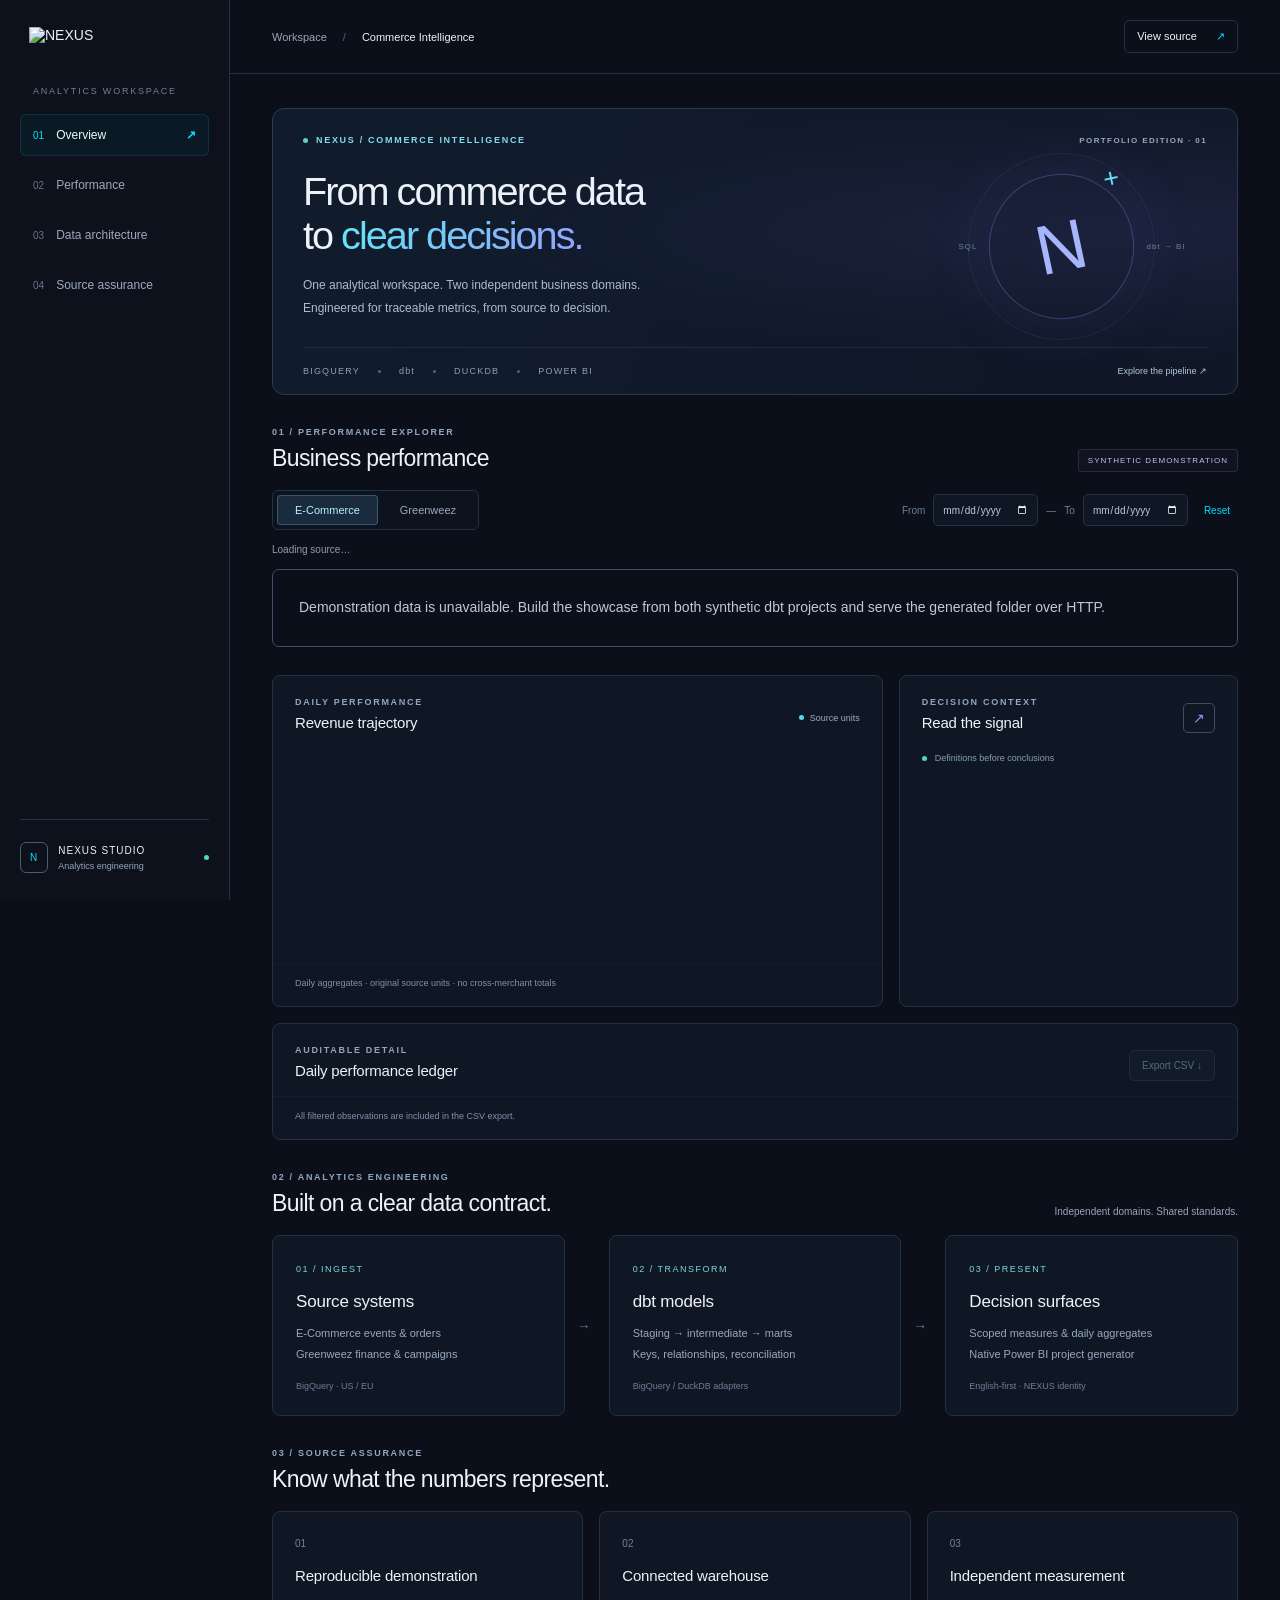
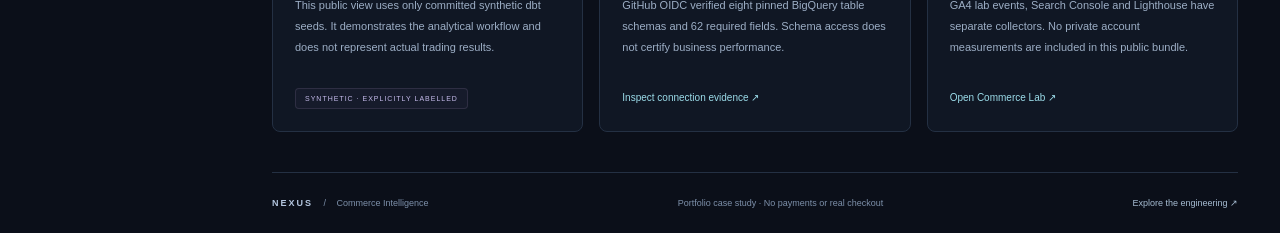
==== showcase/index.html @ 743209a2 "feat: deliver reproducible Nexus commerce analytics case study" ====
<!doctype html>
<html lang="en">
<head>
  <meta charset="utf-8"><meta name="viewport" content="width=device-width,initial-scale=1">
  <meta name="theme-color" content="#0b0f19">
  <meta name="description" content="NEXUS Commerce Intelligence: an end-to-end analytics engineering portfolio combining E-Commerce, Greenweez finance and measurement contracts.">
  <title>NEXUS | Commerce Intelligence</title>
  <link rel="icon" href="./favicon.svg"><link rel="stylesheet" href="./styles.css">
  <script type="module" src="./app.mjs"></script>
</head>
<body>
<a class="skip" href="#main">Skip to analytics</a>
<aside class="sidebar">
  <a class="brand" href="#overview" aria-label="NEXUS home"><img src="./nexus-logo.png" width="174" height="52" alt="NEXUS"></a>
  <div class="workspace-label">ANALYTICS WORKSPACE</div>
  <nav aria-label="Workspace"><a class="active" href="#overview"><span>01</span> Overview <b>↗</b></a><a href="#explorer"><span>02</span> Performance</a><a href="#architecture"><span>03</span> Data architecture</a><a href="#evidence"><span>04</span> Source assurance</a></nav>
  <div class="sidebar-bottom"><div class="monogram">N</div><div>NEXUS STUDIO<small>Analytics engineering</small></div><span class="signal"></span></div>
</aside>
<div class="workspace">
  <header class="topbar"><div><span class="muted">Workspace</span><span class="slash">/</span>Commerce Intelligence</div><a href="https://github.com/senanurcetin/nexus-commerce-intelligence" target="_blank" rel="noopener">View source <span>↗</span></a></header>
  <main id="main">
    <section class="hero" id="overview"><div class="eyebrow"><span class="signal"></span> NEXUS / COMMERCE INTELLIGENCE <span class="edition">PORTFOLIO EDITION · 01</span></div><div class="hero-grid"><div><h1>From commerce data<br>to <em>clear decisions.</em></h1><p>One analytical workspace. Two independent business domains.<br>Engineered for traceable metrics, from source to decision.</p></div><div class="hero-mark" aria-hidden="true"><span>SQL</span><div class="orbit">N<span>+</span></div><span>dbt → BI</span></div></div><div class="hero-footer"><span>BIGQUERY</span><i></i><span>dbt</span><i></i><span>DUCKDB</span><i></i><span>POWER BI</span><a href="#architecture">Explore the pipeline ↗</a></div></section>
    <div class="section-heading" id="explorer"><div><p class="eyebrow">01 / PERFORMANCE EXPLORER</p><h2>Business performance</h2></div><span class="demo-tag">SYNTHETIC DEMONSTRATION</span></div>
    <div class="controls"><div class="source-switch" role="group" aria-label="Business domain"><button data-source="ecommerce" aria-pressed="true">E-Commerce</button><button data-source="greenweez" aria-pressed="false">Greenweez</button></div><div class="date-range"><label>From <input type="date" id="start"></label><span>—</span><label>To <input type="date" id="end"></label><button class="reset" id="reset">Reset</button></div></div>
    <div class="source-context"><span id="source-label">Loading source…</span><span id="period"></span></div>
    <div id="status" role="status" aria-live="polite">Loading validated demonstration data…</div>
    <div id="metrics" class="metrics"></div>
    <div class="charts"><section class="panel trend-panel"><div class="panel-head"><div><p class="eyebrow">DAILY PERFORMANCE</p><h3 id="trend-title">Revenue trajectory</h3></div><span class="legend"><i></i> Source units</span></div><div id="chart" class="chart"></div><div class="chart-caption">Daily aggregates · original source units · no cross-merchant totals</div></section><section class="panel insight-panel"><div class="panel-head"><div><p class="eyebrow">DECISION CONTEXT</p><h3>Read the signal</h3></div><span class="context-icon">↗</span></div><div id="insights"></div><div class="insight-footer"><span class="signal"></span> Definitions before conclusions</div></section></div>
    <section class="panel ledger"><div class="panel-head"><div><p class="eyebrow">AUDITABLE DETAIL</p><h3>Daily performance ledger</h3></div><button id="download" class="download">Export CSV ↓</button></div><div class="table-scroll" tabindex="0" aria-label="Daily data table"><table id="ledger"></table></div><div class="chart-caption">All filtered observations are included in the CSV export.</div></section>
    <section id="architecture"><div class="section-heading"><div><p class="eyebrow">02 / ANALYTICS ENGINEERING</p><h2>Built on a clear data contract.</h2></div><span class="muted">Independent domains. Shared standards.</span></div><div class="pipeline"><article><span class="step">01 / INGEST</span><h3>Source systems</h3><p>E-Commerce events & orders<br>Greenweez finance & campaigns</p><small>BigQuery · US / EU</small></article><span class="pipe-arrow">→</span><article><span class="step">02 / TRANSFORM</span><h3>dbt models</h3><p>Staging → intermediate → marts<br>Keys, relationships, reconciliation</p><small>BigQuery / DuckDB adapters</small></article><span class="pipe-arrow">→</span><article><span class="step">03 / PRESENT</span><h3>Decision surfaces</h3><p>Scoped measures & daily aggregates<br>Native Power BI project generator</p><small>English-first · NEXUS identity</small></article></div></section>
    <section id="evidence"><div class="section-heading"><div><p class="eyebrow">03 / SOURCE ASSURANCE</p><h2>Know what the numbers represent.</h2></div></div><div class="assurance-grid"><article class="panel"><span class="evidence-number">01</span><h3>Reproducible demonstration</h3><p>This public view uses only committed synthetic dbt seeds. It demonstrates the analytical workflow and does not represent actual trading results.</p><span class="evidence-tag">SYNTHETIC · EXPLICITLY LABELLED</span></article><article class="panel"><span class="evidence-number">02</span><h3>Connected warehouse</h3><p>GitHub OIDC verified eight pinned BigQuery table schemas and 62 required fields. Schema access does not certify business performance.</p><a href="https://github.com/senanurcetin/nexus-commerce-intelligence/actions/runs/39071051381" target="_blank" rel="noopener">Inspect connection evidence ↗</a></article><article class="panel"><span class="evidence-number">03</span><h3>Independent measurement</h3><p>GA4 lab events, Search Console and Lighthouse have separate collectors. No private account measurements are included in this public bundle.</p><a href="https://nexus-commerce-lab.vercel.app/" target="_blank" rel="noopener">Open Commerce Lab ↗</a></article></div></section>
    <footer><div><strong>NEXUS</strong> <span>/</span> Commerce Intelligence</div><span>Portfolio case study · No payments or real checkout</span><a href="https://github.com/senanurcetin/nexus-commerce-intelligence">Explore the engineering ↗</a></footer>
  </main>
</div>
</body></html>
---- showcase/styles.css ----
:root{color-scheme:dark;--bg:#0b0f19;--surface:#101724;--line:#243043;--text:#edf2f8;--muted:#96a5ba;--cyan:#00e0ff;--purple:#8f9bff;font-family:Inter,"Segoe UI",Arial,sans-serif}*{box-sizing:border-box}html{scroll-behavior:smooth;scroll-padding-top:24px}body{margin:0;background:var(--bg);color:var(--text);font-size:14px}a{color:inherit;text-decoration:none}button,input{font:inherit}button{cursor:pointer}a:focus-visible,button:focus-visible,input:focus-visible,.table-scroll:focus-visible{outline:2px solid var(--cyan);outline-offset:4px}.skip{position:fixed;top:-100px;left:20px;background:var(--cyan);color:#07121c;padding:12px;z-index:100}.skip:focus{top:10px}.sidebar{width:230px;position:fixed;inset:0 auto 0 0;background:#0c111c;border-right:1px solid var(--line);padding:27px 20px;display:flex;flex-direction:column}.brand{display:block;margin:0 9px 43px}.brand img{width:174px;height:auto}.workspace-label{font-size:9px;letter-spacing:1.8px;color:#718096;margin:0 13px 18px}.sidebar nav{display:grid;gap:8px}.sidebar nav a{display:flex;align-items:center;gap:12px;color:#9daabe;padding:13px 12px;border:1px solid transparent;border-radius:6px;font-size:12px}.sidebar nav a span{color:#64738a;font-size:10px}.sidebar nav a.active{background:#00e0ff0a;border-color:#00e0ff21;color:#e6faff}.sidebar nav a.active span,.sidebar nav a b{color:var(--cyan)}.sidebar nav a b{margin-left:auto}.sidebar nav a:hover{background:#ffffff06}.sidebar-bottom{margin-top:auto;border-top:1px solid var(--line);padding-top:22px;display:flex;align-items:center;gap:10px;font-size:10px;letter-spacing:1px}.sidebar-bottom small{display:block;font-size:9px;color:var(--muted);margin-top:5px;letter-spacing:0}.monogram{border:1px solid #416074;border-radius:6px;padding:9px;color:var(--cyan)}.sidebar-bottom .signal{margin-left:auto}.workspace{margin-left:230px}.topbar{height:74px;border-bottom:1px solid var(--line);display:flex;align-items:center;justify-content:space-between;padding:0 42px;font-size:11px}.topbar a{padding:9px 12px;border:1px solid var(--line);border-radius:5px}.topbar a span{margin-left:16px;color:var(--cyan)}.muted{color:var(--muted)}.slash{color:#536076;margin:0 16px}main{max-width:1530px;margin:auto;padding:34px 42px 0}.hero{border:1px solid #2a3a51;border-radius:12px;background:radial-gradient(ellipse at 89% 43%,#534b9a2e,transparent 55%),linear-gradient(115deg,#101c2c,#101727);padding:26px 30px 0;overflow:hidden}.eyebrow{font-size:9px;font-weight:600;letter-spacing:1.7px;color:#91a6c0;margin:0;display:flex;align-items:center;gap:8px}.hero>.eyebrow{color:#80dceb}.signal{display:inline-block;width:5px;height:5px;border-radius:50%;background:#54d6bd;flex-shrink:0}.edition{color:#9aa7bf;margin-left:auto;font-size:8px;letter-spacing:1.4px}.hero-grid{display:grid;grid-template-columns:1fr 270px;align-items:center}h1{font-size:clamp(30px,3.1vw,52px);font-weight:540;line-height:1.12;letter-spacing:-2px;margin:24px 0 16px}h1 em{font-style:normal;background:linear-gradient(95deg,#64e4f5,#95a3ff);background-clip:text;-webkit-background-clip:text;color:transparent}.hero p{color:#aebcd0;line-height:1.9;font-size:12px;margin:0 0 28px}.hero-mark{display:flex;align-items:center;justify-content:center;gap:12px;color:#71829e;font-size:8px;letter-spacing:1px}.orbit{border:1px solid #8f9bff4a;outline:1px solid #8f9bff15;outline-offset:20px;border-radius:50%;width:145px;height:145px;display:flex;align-items:center;justify-content:center;font-size:70px;font-weight:250;color:#a5b6ff;transform:rotate(-12deg);position:relative;box-shadow:0 0 80px #5269b51c}.orbit span{font-size:27px;position:absolute;top:0;right:0;color:#68ddf6}.hero-footer{border-top:1px solid #ffffff13;display:flex;align-items:center;gap:18px;height:47px;font-size:9px;letter-spacing:1.2px;color:#8e9fb7}.hero-footer i{width:3px;height:3px;background:#50637f;border-radius:50%}.hero-footer a{margin-left:auto;letter-spacing:0;color:#b2c7db}.section-heading{display:flex;align-items:flex-end;justify-content:space-between;margin:32px 0 18px;gap:15px}h2{font-size:23px;font-weight:500;letter-spacing:-.6px;margin:8px 0 0}.section-heading>.muted{font-size:10px}.demo-tag,.evidence-tag{color:#c5bbeb;background:#8d79ba0c;border:1px solid #6e608348;padding:6px 9px;font-size:8px;letter-spacing:1px;border-radius:4px}.controls{display:flex;align-items:center;justify-content:space-between;gap:16px}.source-switch{display:flex;gap:4px;border:1px solid var(--line);padding:4px;border-radius:6px;background:#0c121e}.source-switch button{background:transparent;color:#9babc0;border:0;border-radius:4px;padding:9px 18px;font-size:11px}.source-switch button[aria-pressed=true]{background:#1b2b3e;color:#b4f2fd;box-shadow:inset 0 0 0 1px #39566c}.date-range{display:flex;align-items:center;gap:8px;color:#6c8099;font-size:10px}.date-range label{display:flex;align-items:center;gap:8px}.date-range input{background:#101724;border:1px solid var(--line);border-radius:5px;color:#bdcadd;padding:8px;font-size:10px}.reset{background:none;border:0;color:var(--cyan);font-size:10px;padding:8px}.source-context{display:flex;justify-content:space-between;color:#8b9db5;font-size:10px;margin:14px 0}.metrics{display:grid;grid-template-columns:repeat(4,1fr);gap:12px}.metric{padding:19px;border:1px solid var(--line);border-radius:8px;background:linear-gradient(130deg,#151f2f,#111724);position:relative;overflow:hidden}.metric:first-child{border-top-color:#3c8b9a}.metric:nth-child(4){border-top-color:#716eab}.metric-label{color:#b3c0d1;font-size:10px}.metric-value{font-size:30px;letter-spacing:-1px;font-weight:500;margin:15px 0 6px;font-variant-numeric:tabular-nums}.metric-unit{font-size:8px;letter-spacing:1px;text-transform:uppercase;color:#7d91a9}.metric-note{font-size:9px;color:#98a9bf;line-height:1.6;margin-top:14px;max-width:220px;min-height:28px}.charts{display:grid;grid-template-columns:1.8fr 1fr;gap:16px;margin:16px 0}.panel{background:var(--surface);border:1px solid var(--line);border-radius:8px}.panel-head{display:flex;align-items:center;justify-content:space-between;padding:21px 22px 10px;gap:12px}h3{font-size:15px;font-weight:500;letter-spacing:-.2px;margin:7px 0}.legend{font-size:9px;color:#9cacc2;display:flex;align-items:center;gap:6px}.legend i{background:#59d8ec;border-radius:50%;width:5px;height:5px}.chart{padding:12px 18px 0;min-height:215px}.chart svg{display:block;width:100%;height:auto;overflow:visible}.chart-caption{color:#7f92aa;font-size:9px;padding:14px 22px 18px;border-top:1px solid #ffffff06}.context-icon{color:var(--purple);border:1px solid #474868;padding:6px 9px;border-radius:5px}.insight{margin:14px 22px;padding-bottom:13px;border-bottom:1px solid #ffffff09}.insight strong{display:block;font-size:11px;font-weight:500;margin-bottom:7px}.insight p{font-size:10px;color:#99abc1;line-height:1.8;margin:0}.insight-footer{font-size:9px;color:#83a0b4;display:flex;gap:8px;align-items:center;padding:5px 22px 20px}.download{background:#162334;border:1px solid #33495e;color:#c5e6ef;border-radius:5px;padding:9px 12px;font-size:10px}.table-scroll{overflow:auto;max-height:320px;padding:0 22px}table{width:100%;border-collapse:collapse;font-size:10px;text-align:right;white-space:nowrap}th{color:#8ea1b9;font-size:9px;letter-spacing:.5px;font-weight:500;padding:14px 12px;background:#101724;position:sticky;top:0}td{padding:12px;border-top:1px solid #ffffff08;color:#b8c9dc;font-variant-numeric:tabular-nums}th:first-child,td:first-child{text-align:left}tbody tr:hover{background:#ffffff03}.pipeline{display:grid;grid-template-columns:1fr 20px 1fr 20px 1fr;gap:12px;align-items:center}.pipeline article{border:1px solid var(--line);border-radius:8px;padding:23px;background:#101724}.step{font-size:9px;letter-spacing:1.5px;color:#7ed5e1}.pipeline h3{font-size:17px;margin-top:17px}.pipeline p{color:#96a9c1;font-size:11px;line-height:1.9}.pipeline small{font-size:9px;color:#697e9a}.pipe-arrow{color:#647c96}.assurance-grid{display:grid;grid-template-columns:repeat(3,1fr);gap:16px}.assurance-grid article{padding:22px}.evidence-number{font-size:10px;color:#6c829e}.assurance-grid h3{margin:17px 0 10px}.assurance-grid p{font-size:11px;color:#9caec5;line-height:1.9;min-height:82px}.assurance-grid a{font-size:10px;color:#9bdce9}.evidence-tag{display:inline-block;font-size:7px}footer{display:flex;align-items:center;justify-content:space-between;gap:20px;border-top:1px solid var(--line);padding:25px 0;margin-top:40px;font-size:9px;color:#7d90aa}footer strong{color:#b4c6df;letter-spacing:2px}footer div span{margin:0 8px}footer a{color:#a6bcd2}#status:not(:empty){padding:26px;border:1px solid #4e496a;color:#bdc9da;border-radius:7px;margin:12px 0;line-height:1.7}button:disabled{opacity:.4;cursor:default}.empty{color:#9cabc2;font-size:12px;text-align:center;padding:65px 12px}
@media(min-width:1700px){main{padding-top:40px}.hero{padding-top:32px}.hero p{font-size:14px}.hero-grid{min-height:235px}.metric-value{font-size:37px}.chart{min-height:260px}}@media(max-width:1100px){.sidebar{width:185px;padding:25px 12px}.brand{margin-left:4px}.brand img{width:150px}.workspace{margin-left:185px}main{padding:25px 24px 0}.topbar{padding:0 24px}.hero-grid{grid-template-columns:1fr 160px}.orbit{width:110px;height:110px}.hero-mark>span{display:none}.metric{padding:14px}.metric-value{font-size:24px}.charts{grid-template-columns:1.6fr 1fr}.date-range input{width:110px}.source-switch button{padding:9px 10px}.assurance-grid p{min-height:125px}}@media(max-width:800px){.sidebar{position:static;width:auto;padding:12px 20px;border-right:0;border-bottom:1px solid var(--line);flex-direction:row;justify-content:space-between;align-items:center}.brand{margin:0}.brand img{width:115px}.workspace-label,.sidebar-bottom{display:none}.sidebar nav{display:flex;gap:2px}.sidebar nav a{font-size:10px;padding:8px}.sidebar nav a span,.sidebar nav a b{display:none}.workspace{margin-left:0}.topbar{height:52px}main{padding:20px 20px 0}.hero{padding:21px 22px 0}.hero-grid{grid-template-columns:1fr 130px}.hero-footer{font-size:8px;gap:11px}.edition{font-size:7px}.controls{align-items:flex-start;flex-direction:column}.metrics{grid-template-columns:repeat(2,1fr)}.charts{grid-template-columns:1fr}.assurance-grid{grid-template-columns:1fr}.assurance-grid p{min-height:0}.pipeline{grid-template-columns:1fr}.pipe-arrow{display:none}.section-heading>.muted{display:none}footer{flex-wrap:wrap}.chart{min-height:0}.metric-note{min-height:0}}@media(max-width:500px){.sidebar nav a{font-size:9px;padding:6px}.sidebar nav a:nth-child(3),.sidebar nav a:nth-child(4){display:none}.hero-grid{grid-template-columns:1fr}.hero-mark{display:none}.edition{display:none}h1{font-size:34px;letter-spacing:-1.3px}.hero p br{display:none}.hero-footer a{display:none}.section-heading{align-items:flex-start;flex-direction:column;gap:12px}h2{font-size:22px}.date-range{gap:4px}.date-range input{width:109px;padding:7px 4px}.date-range label{gap:4px}.metric-value{font-size:26px}.metric-label{min-height:24px;line-height:1.5}.source-context{font-size:9px}.legend{display:none}.panel-head{padding:18px 17px 10px}.table-scroll{padding:0 10px}}@media(prefers-reduced-motion:reduce){html{scroll-behavior:auto}}
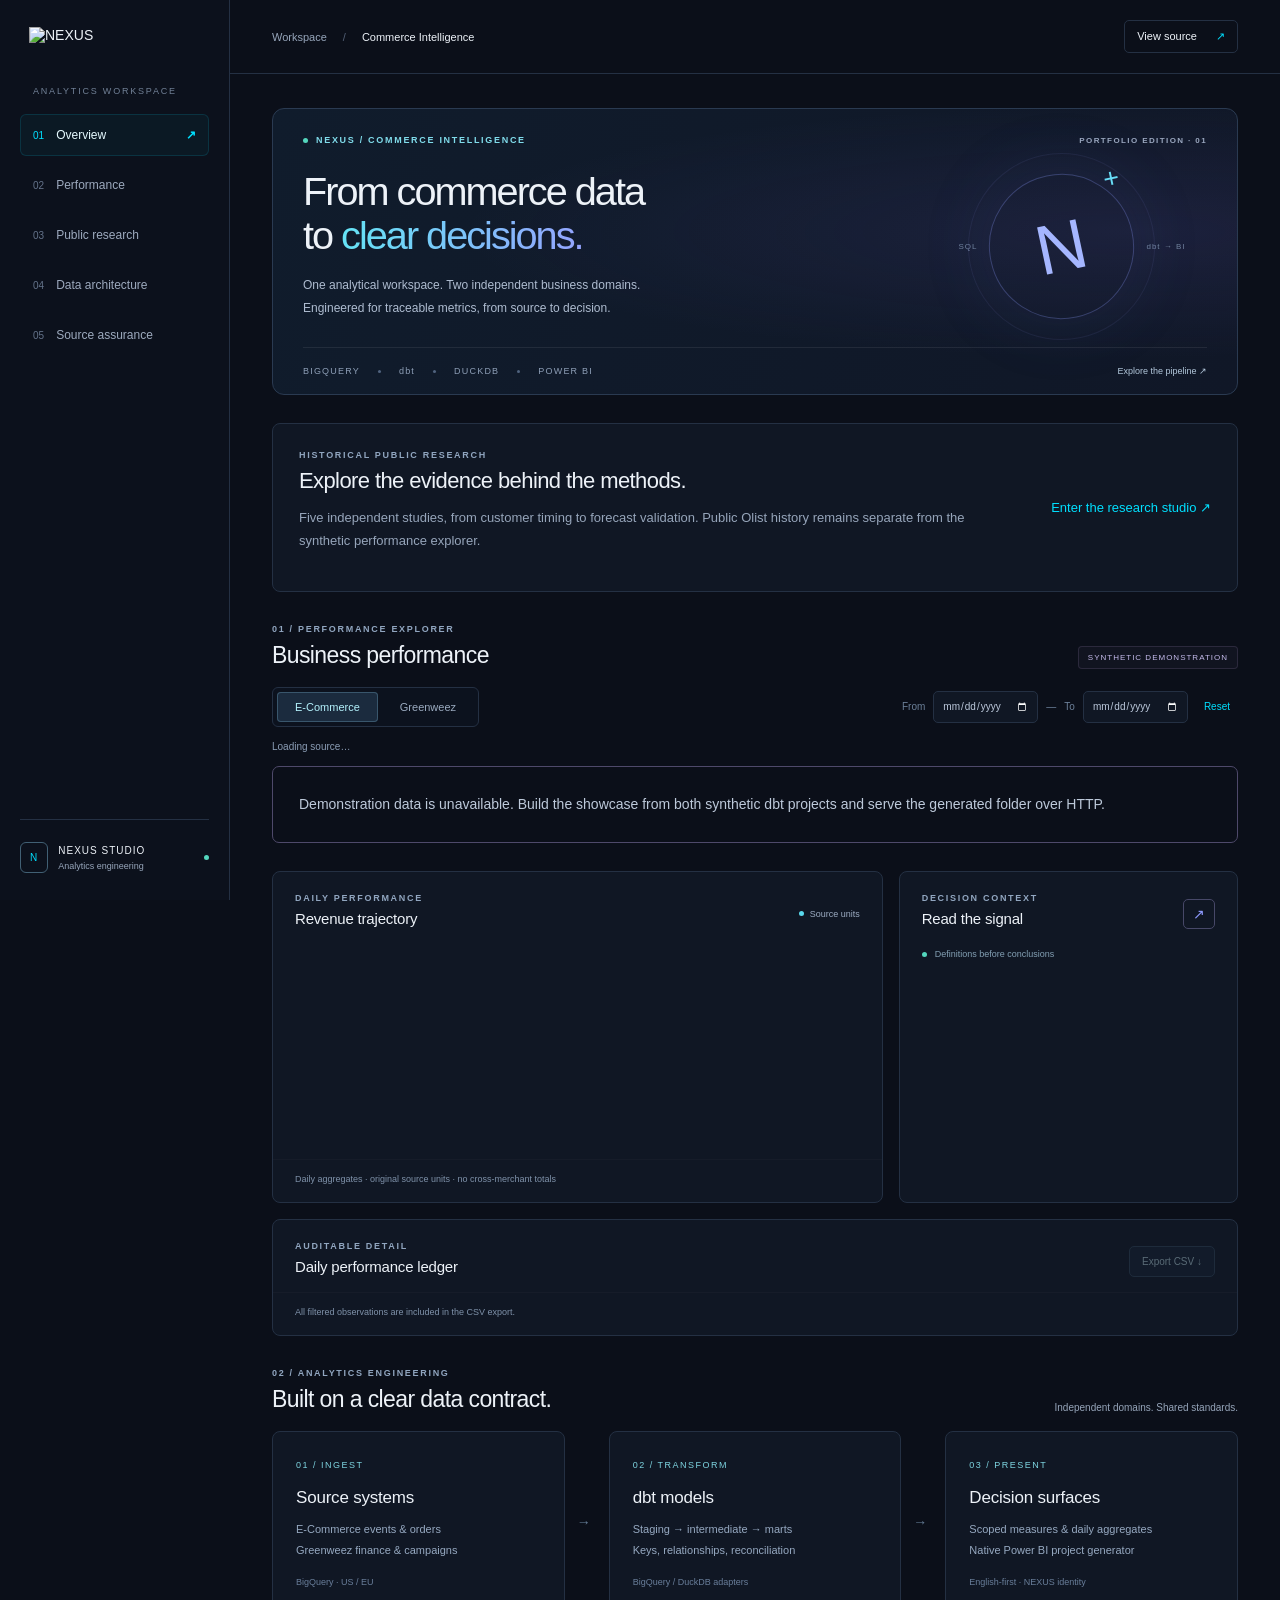
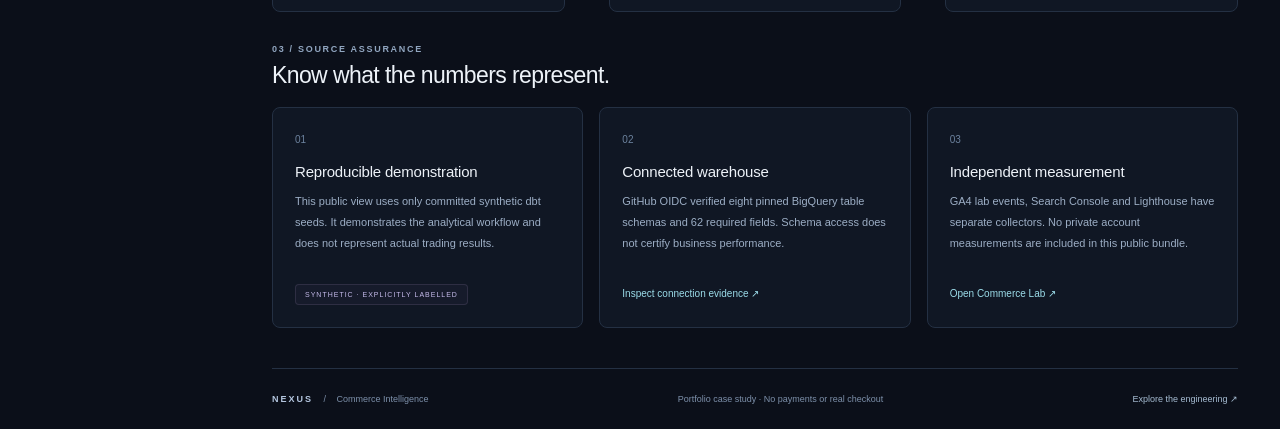
==== commit 9235e555: "Add an evidence-backed research studio and portable static server" ====
--- a/showcase/index.html
+++ b/showcase/index.html
@@ -13,13 +13,14 @@
 <aside class="sidebar">
   <a class="brand" href="#overview" aria-label="NEXUS home"><img src="./nexus-logo.png" width="174" height="52" alt="NEXUS"></a>
   <div class="workspace-label">ANALYTICS WORKSPACE</div>
-  <nav aria-label="Workspace"><a class="active" href="#overview"><span>01</span> Overview <b>↗</b></a><a href="#explorer"><span>02</span> Performance</a><a href="#architecture"><span>03</span> Data architecture</a><a href="#evidence"><span>04</span> Source assurance</a></nav>
+  <nav aria-label="Workspace"><a class="active" href="#overview"><span>01</span> Overview <b>↗</b></a><a href="#explorer"><span>02</span> Performance</a><a href="./research/index.html"><span>03</span> Public research</a><a href="#architecture"><span>04</span> Data architecture</a><a href="#evidence"><span>05</span> Source assurance</a></nav>
   <div class="sidebar-bottom"><div class="monogram">N</div><div>NEXUS STUDIO<small>Analytics engineering</small></div><span class="signal"></span></div>
 </aside>
 <div class="workspace">
   <header class="topbar"><div><span class="muted">Workspace</span><span class="slash">/</span>Commerce Intelligence</div><a href="https://github.com/senanurcetin/nexus-commerce-intelligence" target="_blank" rel="noopener">View source <span>↗</span></a></header>
   <main id="main">
     <section class="hero" id="overview"><div class="eyebrow"><span class="signal"></span> NEXUS / COMMERCE INTELLIGENCE <span class="edition">PORTFOLIO EDITION · 01</span></div><div class="hero-grid"><div><h1>From commerce data<br>to <em>clear decisions.</em></h1><p>One analytical workspace. Two independent business domains.<br>Engineered for traceable metrics, from source to decision.</p></div><div class="hero-mark" aria-hidden="true"><span>SQL</span><div class="orbit">N<span>+</span></div><span>dbt → BI</span></div></div><div class="hero-footer"><span>BIGQUERY</span><i></i><span>dbt</span><i></i><span>DUCKDB</span><i></i><span>POWER BI</span><a href="#architecture">Explore the pipeline ↗</a></div></section>
+    <section class="panel research-entry"><div><p class="eyebrow">HISTORICAL PUBLIC RESEARCH</p><h2>Explore the evidence behind the methods.</h2><p>Five independent studies, from customer timing to forecast validation. Public Olist history remains separate from the synthetic performance explorer.</p></div><a href="./research/index.html">Enter the research studio ↗</a></section>
     <div class="section-heading" id="explorer"><div><p class="eyebrow">01 / PERFORMANCE EXPLORER</p><h2>Business performance</h2></div><span class="demo-tag">SYNTHETIC DEMONSTRATION</span></div>
     <div class="controls"><div class="source-switch" role="group" aria-label="Business domain"><button data-source="ecommerce" aria-pressed="true">E-Commerce</button><button data-source="greenweez" aria-pressed="false">Greenweez</button></div><div class="date-range"><label>From <input type="date" id="start"></label><span>—</span><label>To <input type="date" id="end"></label><button class="reset" id="reset">Reset</button></div></div>
     <div class="source-context"><span id="source-label">Loading source…</span><span id="period"></span></div>
--- a/showcase/styles.css
+++ b/showcase/styles.css
@@ -1,2 +1,4 @@
 :root{color-scheme:dark;--bg:#0b0f19;--surface:#101724;--line:#243043;--text:#edf2f8;--muted:#96a5ba;--cyan:#00e0ff;--purple:#8f9bff;font-family:Inter,"Segoe UI",Arial,sans-serif}*{box-sizing:border-box}html{scroll-behavior:smooth;scroll-padding-top:24px}body{margin:0;background:var(--bg);color:var(--text);font-size:14px}a{color:inherit;text-decoration:none}button,input{font:inherit}button{cursor:pointer}a:focus-visible,button:focus-visible,input:focus-visible,.table-scroll:focus-visible{outline:2px solid var(--cyan);outline-offset:4px}.skip{position:fixed;top:-100px;left:20px;background:var(--cyan);color:#07121c;padding:12px;z-index:100}.skip:focus{top:10px}.sidebar{width:230px;position:fixed;inset:0 auto 0 0;background:#0c111c;border-right:1px solid var(--line);padding:27px 20px;display:flex;flex-direction:column}.brand{display:block;margin:0 9px 43px}.brand img{width:174px;height:auto}.workspace-label{font-size:9px;letter-spacing:1.8px;color:#718096;margin:0 13px 18px}.sidebar nav{display:grid;gap:8px}.sidebar nav a{display:flex;align-items:center;gap:12px;color:#9daabe;padding:13px 12px;border:1px solid transparent;border-radius:6px;font-size:12px}.sidebar nav a span{color:#64738a;font-size:10px}.sidebar nav a.active{background:#00e0ff0a;border-color:#00e0ff21;color:#e6faff}.sidebar nav a.active span,.sidebar nav a b{color:var(--cyan)}.sidebar nav a b{margin-left:auto}.sidebar nav a:hover{background:#ffffff06}.sidebar-bottom{margin-top:auto;border-top:1px solid var(--line);padding-top:22px;display:flex;align-items:center;gap:10px;font-size:10px;letter-spacing:1px}.sidebar-bottom small{display:block;font-size:9px;color:var(--muted);margin-top:5px;letter-spacing:0}.monogram{border:1px solid #416074;border-radius:6px;padding:9px;color:var(--cyan)}.sidebar-bottom .signal{margin-left:auto}.workspace{margin-left:230px}.topbar{height:74px;border-bottom:1px solid var(--line);display:flex;align-items:center;justify-content:space-between;padding:0 42px;font-size:11px}.topbar a{padding:9px 12px;border:1px solid var(--line);border-radius:5px}.topbar a span{margin-left:16px;color:var(--cyan)}.muted{color:var(--muted)}.slash{color:#536076;margin:0 16px}main{max-width:1530px;margin:auto;padding:34px 42px 0}.hero{border:1px solid #2a3a51;border-radius:12px;background:radial-gradient(ellipse at 89% 43%,#534b9a2e,transparent 55%),linear-gradient(115deg,#101c2c,#101727);padding:26px 30px 0;overflow:hidden}.eyebrow{font-size:9px;font-weight:600;letter-spacing:1.7px;color:#91a6c0;margin:0;display:flex;align-items:center;gap:8px}.hero>.eyebrow{color:#80dceb}.signal{display:inline-block;width:5px;height:5px;border-radius:50%;background:#54d6bd;flex-shrink:0}.edition{color:#9aa7bf;margin-left:auto;font-size:8px;letter-spacing:1.4px}.hero-grid{display:grid;grid-template-columns:1fr 270px;align-items:center}h1{font-size:clamp(30px,3.1vw,52px);font-weight:540;line-height:1.12;letter-spacing:-2px;margin:24px 0 16px}h1 em{font-style:normal;background:linear-gradient(95deg,#64e4f5,#95a3ff);background-clip:text;-webkit-background-clip:text;color:transparent}.hero p{color:#aebcd0;line-height:1.9;font-size:12px;margin:0 0 28px}.hero-mark{display:flex;align-items:center;justify-content:center;gap:12px;color:#71829e;font-size:8px;letter-spacing:1px}.orbit{border:1px solid #8f9bff4a;outline:1px solid #8f9bff15;outline-offset:20px;border-radius:50%;width:145px;height:145px;display:flex;align-items:center;justify-content:center;font-size:70px;font-weight:250;color:#a5b6ff;transform:rotate(-12deg);position:relative;box-shadow:0 0 80px #5269b51c}.orbit span{font-size:27px;position:absolute;top:0;right:0;color:#68ddf6}.hero-footer{border-top:1px solid #ffffff13;display:flex;align-items:center;gap:18px;height:47px;font-size:9px;letter-spacing:1.2px;color:#8e9fb7}.hero-footer i{width:3px;height:3px;background:#50637f;border-radius:50%}.hero-footer a{margin-left:auto;letter-spacing:0;color:#b2c7db}.section-heading{display:flex;align-items:flex-end;justify-content:space-between;margin:32px 0 18px;gap:15px}h2{font-size:23px;font-weight:500;letter-spacing:-.6px;margin:8px 0 0}.section-heading>.muted{font-size:10px}.demo-tag,.evidence-tag{color:#c5bbeb;background:#8d79ba0c;border:1px solid #6e608348;padding:6px 9px;font-size:8px;letter-spacing:1px;border-radius:4px}.controls{display:flex;align-items:center;justify-content:space-between;gap:16px}.source-switch{display:flex;gap:4px;border:1px solid var(--line);padding:4px;border-radius:6px;background:#0c121e}.source-switch button{background:transparent;color:#9babc0;border:0;border-radius:4px;padding:9px 18px;font-size:11px}.source-switch button[aria-pressed=true]{background:#1b2b3e;color:#b4f2fd;box-shadow:inset 0 0 0 1px #39566c}.date-range{display:flex;align-items:center;gap:8px;color:#6c8099;font-size:10px}.date-range label{display:flex;align-items:center;gap:8px}.date-range input{background:#101724;border:1px solid var(--line);border-radius:5px;color:#bdcadd;padding:8px;font-size:10px}.reset{background:none;border:0;color:var(--cyan);font-size:10px;padding:8px}.source-context{display:flex;justify-content:space-between;color:#8b9db5;font-size:10px;margin:14px 0}.metrics{display:grid;grid-template-columns:repeat(4,1fr);gap:12px}.metric{padding:19px;border:1px solid var(--line);border-radius:8px;background:linear-gradient(130deg,#151f2f,#111724);position:relative;overflow:hidden}.metric:first-child{border-top-color:#3c8b9a}.metric:nth-child(4){border-top-color:#716eab}.metric-label{color:#b3c0d1;font-size:10px}.metric-value{font-size:30px;letter-spacing:-1px;font-weight:500;margin:15px 0 6px;font-variant-numeric:tabular-nums}.metric-unit{font-size:8px;letter-spacing:1px;text-transform:uppercase;color:#7d91a9}.metric-note{font-size:9px;color:#98a9bf;line-height:1.6;margin-top:14px;max-width:220px;min-height:28px}.charts{display:grid;grid-template-columns:1.8fr 1fr;gap:16px;margin:16px 0}.panel{background:var(--surface);border:1px solid var(--line);border-radius:8px}.panel-head{display:flex;align-items:center;justify-content:space-between;padding:21px 22px 10px;gap:12px}h3{font-size:15px;font-weight:500;letter-spacing:-.2px;margin:7px 0}.legend{font-size:9px;color:#9cacc2;display:flex;align-items:center;gap:6px}.legend i{background:#59d8ec;border-radius:50%;width:5px;height:5px}.chart{padding:12px 18px 0;min-height:215px}.chart svg{display:block;width:100%;height:auto;overflow:visible}.chart-caption{color:#7f92aa;font-size:9px;padding:14px 22px 18px;border-top:1px solid #ffffff06}.context-icon{color:var(--purple);border:1px solid #474868;padding:6px 9px;border-radius:5px}.insight{margin:14px 22px;padding-bottom:13px;border-bottom:1px solid #ffffff09}.insight strong{display:block;font-size:11px;font-weight:500;margin-bottom:7px}.insight p{font-size:10px;color:#99abc1;line-height:1.8;margin:0}.insight-footer{font-size:9px;color:#83a0b4;display:flex;gap:8px;align-items:center;padding:5px 22px 20px}.download{background:#162334;border:1px solid #33495e;color:#c5e6ef;border-radius:5px;padding:9px 12px;font-size:10px}.table-scroll{overflow:auto;max-height:320px;padding:0 22px}table{width:100%;border-collapse:collapse;font-size:10px;text-align:right;white-space:nowrap}th{color:#8ea1b9;font-size:9px;letter-spacing:.5px;font-weight:500;padding:14px 12px;background:#101724;position:sticky;top:0}td{padding:12px;border-top:1px solid #ffffff08;color:#b8c9dc;font-variant-numeric:tabular-nums}th:first-child,td:first-child{text-align:left}tbody tr:hover{background:#ffffff03}.pipeline{display:grid;grid-template-columns:1fr 20px 1fr 20px 1fr;gap:12px;align-items:center}.pipeline article{border:1px solid var(--line);border-radius:8px;padding:23px;background:#101724}.step{font-size:9px;letter-spacing:1.5px;color:#7ed5e1}.pipeline h3{font-size:17px;margin-top:17px}.pipeline p{color:#96a9c1;font-size:11px;line-height:1.9}.pipeline small{font-size:9px;color:#697e9a}.pipe-arrow{color:#647c96}.assurance-grid{display:grid;grid-template-columns:repeat(3,1fr);gap:16px}.assurance-grid article{padding:22px}.evidence-number{font-size:10px;color:#6c829e}.assurance-grid h3{margin:17px 0 10px}.assurance-grid p{font-size:11px;color:#9caec5;line-height:1.9;min-height:82px}.assurance-grid a{font-size:10px;color:#9bdce9}.evidence-tag{display:inline-block;font-size:7px}footer{display:flex;align-items:center;justify-content:space-between;gap:20px;border-top:1px solid var(--line);padding:25px 0;margin-top:40px;font-size:9px;color:#7d90aa}footer strong{color:#b4c6df;letter-spacing:2px}footer div span{margin:0 8px}footer a{color:#a6bcd2}#status:not(:empty){padding:26px;border:1px solid #4e496a;color:#bdc9da;border-radius:7px;margin:12px 0;line-height:1.7}button:disabled{opacity:.4;cursor:default}.empty{color:#9cabc2;font-size:12px;text-align:center;padding:65px 12px}
 @media(min-width:1700px){main{padding-top:40px}.hero{padding-top:32px}.hero p{font-size:14px}.hero-grid{min-height:235px}.metric-value{font-size:37px}.chart{min-height:260px}}@media(max-width:1100px){.sidebar{width:185px;padding:25px 12px}.brand{margin-left:4px}.brand img{width:150px}.workspace{margin-left:185px}main{padding:25px 24px 0}.topbar{padding:0 24px}.hero-grid{grid-template-columns:1fr 160px}.orbit{width:110px;height:110px}.hero-mark>span{display:none}.metric{padding:14px}.metric-value{font-size:24px}.charts{grid-template-columns:1.6fr 1fr}.date-range input{width:110px}.source-switch button{padding:9px 10px}.assurance-grid p{min-height:125px}}@media(max-width:800px){.sidebar{position:static;width:auto;padding:12px 20px;border-right:0;border-bottom:1px solid var(--line);flex-direction:row;justify-content:space-between;align-items:center}.brand{margin:0}.brand img{width:115px}.workspace-label,.sidebar-bottom{display:none}.sidebar nav{display:flex;gap:2px}.sidebar nav a{font-size:10px;padding:8px}.sidebar nav a span,.sidebar nav a b{display:none}.workspace{margin-left:0}.topbar{height:52px}main{padding:20px 20px 0}.hero{padding:21px 22px 0}.hero-grid{grid-template-columns:1fr 130px}.hero-footer{font-size:8px;gap:11px}.edition{font-size:7px}.controls{align-items:flex-start;flex-direction:column}.metrics{grid-template-columns:repeat(2,1fr)}.charts{grid-template-columns:1fr}.assurance-grid{grid-template-columns:1fr}.assurance-grid p{min-height:0}.pipeline{grid-template-columns:1fr}.pipe-arrow{display:none}.section-heading>.muted{display:none}footer{flex-wrap:wrap}.chart{min-height:0}.metric-note{min-height:0}}@media(max-width:500px){.sidebar nav a{font-size:9px;padding:6px}.sidebar nav a:nth-child(3),.sidebar nav a:nth-child(4){display:none}.hero-grid{grid-template-columns:1fr}.hero-mark{display:none}.edition{display:none}h1{font-size:34px;letter-spacing:-1.3px}.hero p br{display:none}.hero-footer a{display:none}.section-heading{align-items:flex-start;flex-direction:column;gap:12px}h2{font-size:22px}.date-range{gap:4px}.date-range input{width:109px;padding:7px 4px}.date-range label{gap:4px}.metric-value{font-size:26px}.metric-label{min-height:24px;line-height:1.5}.source-context{font-size:9px}.legend{display:none}.panel-head{padding:18px 17px 10px}.table-scroll{padding:0 10px}}@media(prefers-reduced-motion:reduce){html{scroll-behavior:auto}}
+
+.research-entry{display:flex;align-items:center;justify-content:space-between;gap:30px;padding:26px;margin-top:28px}.research-entry h2{font-size:22px}.research-entry p:not(.eyebrow){color:var(--muted);font-size:13px;max-width:670px;line-height:1.7}.research-entry>a{color:var(--cyan);white-space:nowrap;font-size:13px}@media(max-width:700px){.research-entry{flex-direction:column;align-items:flex-start;gap:10px}}
